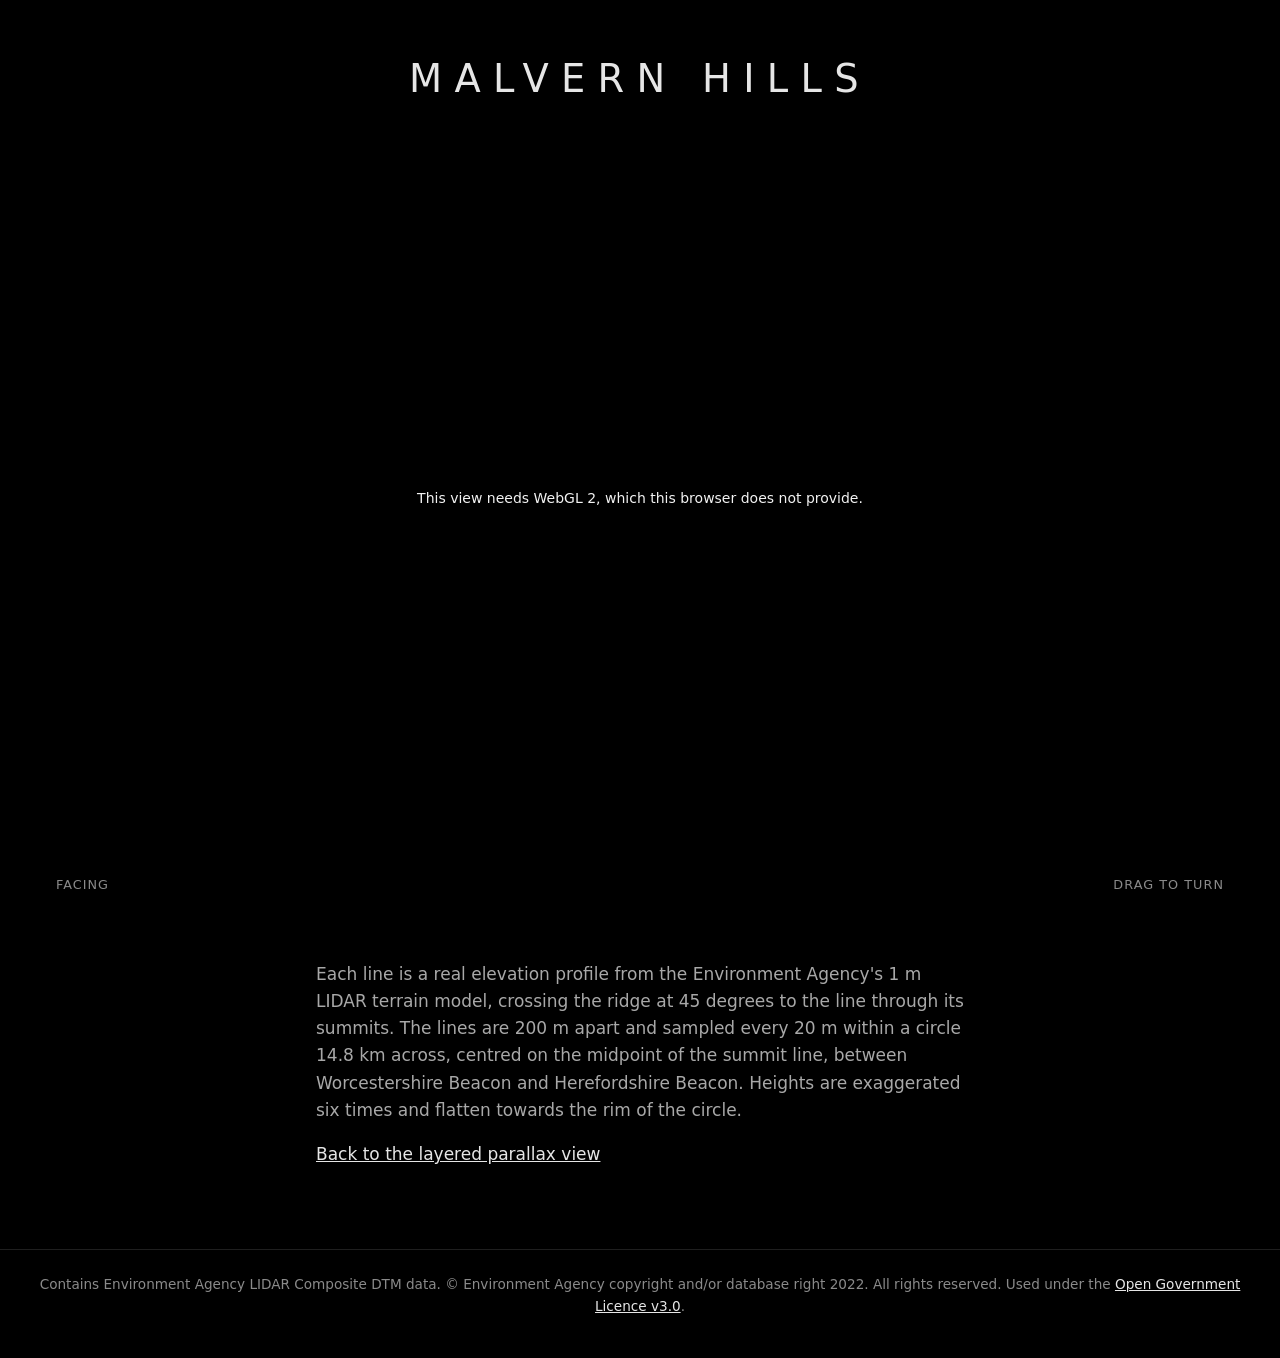
==== ridges.html @ 10ea06ce "Add rotating 3D ridgeline view of the Malvern Hills Parallel elevation profiles cross the ridge at 4" ====
<!doctype html>
<html lang="en-GB">
<head>
<meta charset="utf-8">
<meta name="viewport" content="width=device-width, initial-scale=1">
<title>Malvern Ridgelines</title>

<!-- 1. Component styles -->
<link rel="stylesheet" href="malvern-ridges/malvern-ridges.css">

<!-- Everything below is this demo page's own styling, not part of the component. -->
<style>
  * { box-sizing: border-box; }
  html, body { margin: 0; }
  body {
    background: #000;
    color: #e6e6e6;
    font: 17px/1.6 system-ui, -apple-system, "Segoe UI", sans-serif;
  }
  .stage { max-width: 1200px; margin: 0 auto; padding: 48px 16px 0; }
  .stage h1 {
    margin: 0 0 24px;
    text-align: center;
    font-size: clamp(1.4rem, 4vw, 2.4rem);
    font-weight: 500;
    letter-spacing: 0.32em;
    text-transform: uppercase;
  }
  .readout {
    display: flex;
    justify-content: space-between;
    gap: 16px;
    margin-top: 12px;
    font-size: 0.8rem;
    letter-spacing: 0.08em;
    text-transform: uppercase;
    color: #8a8a8a;
  }
  .content { max-width: 680px; margin: 0 auto; padding: 48px 16px 64px; }
  .content p { color: #a8a8a8; }
  .content a, .credit a { color: #e6e6e6; }
  .credit {
    border-top: 1px solid rgba(255, 255, 255, 0.12);
    padding: 24px 16px 40px;
    font-size: 0.85rem;
    color: #8a8a8a;
    text-align: center;
  }
</style>
</head>
<body>

<section class="stage">
  <h1>Malvern Hills</h1>

  <!-- 2. The component: one element wherever the view should appear. -->
  <div class="mr-ridges" data-src="malvern-ridges/data/"></div>

  <div class="readout" aria-live="off">
    <span id="facing">Facing</span>
    <span>Drag to turn</span>
  </div>
</section>

<main class="content">
  <p>
    Each line is a real elevation profile from the Environment Agency's 1 m
    LIDAR terrain model, crossing the ridge at 45 degrees to the line through
    its summits. The lines are 200 m apart and sampled every 20 m within a
    circle 14.8 km across, centred on the midpoint of the summit line, between Worcestershire Beacon and
    Herefordshire Beacon. Heights are exaggerated six times and flatten
    towards the rim of the circle.
  </p>
  <p><a href="./">Back to the layered parallax view</a></p>
</main>

<footer class="credit">
  Contains Environment Agency LIDAR Composite DTM data. © Environment Agency
  copyright and/or database right 2022. All rights reserved. Used under the
  <a href="https://www.nationalarchives.gov.uk/doc/open-government-licence/version/3/">Open Government Licence v3.0</a>.
</footer>

<!-- Demo only: show which way the view is facing. -->
<script>
  const POINTS = ['north', 'north-east', 'east', 'south-east', 'south', 'south-west', 'west', 'north-west'];
  const facing = document.getElementById('facing');
  document.addEventListener('mr:view', e => {
    const b = e.detail.bearing;
    facing.textContent = `Facing ${POINTS[Math.round(b / 45) % 8]} (${Math.round(b)}°)`;
  });
</script>

<!-- 3. Component script -->
<script src="malvern-ridges/malvern-ridges.js" defer></script>
</body>
</html>
---- malvern-ridges/malvern-ridges.css ----
/*
 * Malvern Hills ridgelines: drop-in component styles.
 *
 * Usage: <div class="mr-ridges" data-src="malvern-ridges/data/"></div>
 * plus malvern-ridges.js. Everything is scoped to .mr-* classes and --mr-*
 * custom properties.
 *
 * Customise by setting any of these on .mr-ridges (or a parent). They are read
 * once when the component starts:
 *   --mr-bg       background, also used to hide lines behind the hills
 *   --mr-line     line colour
 *   --mr-ratio    width / height of the view (the element can also be given
 *                 an explicit height instead)
 */

.mr-ridges {
  --mr-bg: #000;
  --mr-line: #f2f2f2;
  --mr-ratio: 16 / 10;

  position: relative;
  display: block;
  aspect-ratio: var(--mr-ratio);
  background: var(--mr-bg);
  overflow: hidden;
  cursor: grab;
  touch-action: pan-y;      /* vertical swipes still scroll the page */
  user-select: none;
}
.mr-ridges.mr-dragging { cursor: grabbing; }
.mr-ridges canvas {
  position: absolute;
  inset: 0;
  width: 100%;
  height: 100%;
  display: block;
}
.mr-ridges.mr-ridges--error { cursor: default; }
.mr-ridges.mr-ridges--error::after {
  content: "This view needs WebGL 2, which this browser does not provide.";
  position: absolute;
  inset: 0;
  display: grid;
  place-items: center;
  padding: 16px;
  text-align: center;
  color: var(--mr-line);
  font: 14px/1.4 system-ui, sans-serif;
}
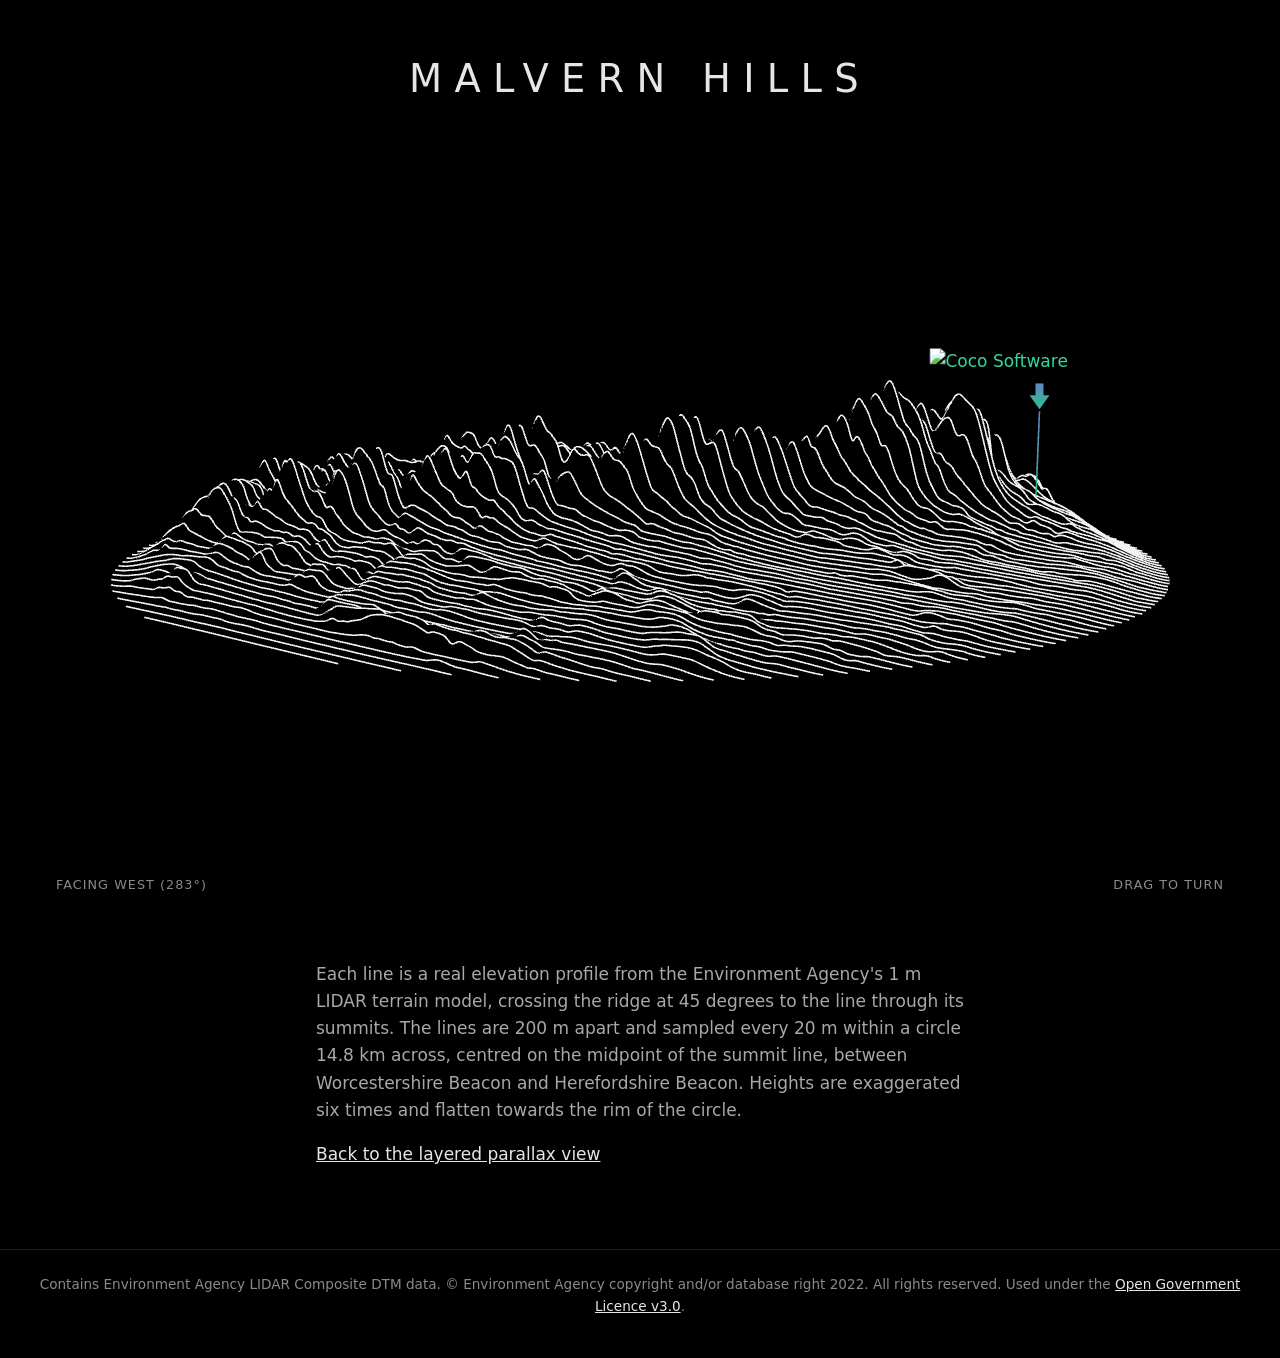
==== commit ab1b8000: "Add a lat/long marker with a logo to the ridgeline view A floating arrow and depth-tested stem mark " ====
--- a/ridges.html
+++ b/ridges.html
@@ -54,7 +54,11 @@
   <h1>Malvern Hills</h1>
 
   <!-- 2. The component: one element wherever the view should appear. -->
-  <div class="mr-ridges" data-src="malvern-ridges/data/"></div>
+  <div class="mr-ridges" data-src="malvern-ridges/data/"
+       data-marker="52.1266,-2.3376"
+       data-marker-image="https://cocosoftware.io/site-assets/c151d040be122aee.png"
+       data-marker-label="Coco Software"
+       style="--mr-marker: #2ebf91; --mr-marker-top: #6087c3"></div>
 
   <div class="readout" aria-live="off">
     <span id="facing">Facing</span>
--- a/malvern-ridges/malvern-ridges.css
+++ b/malvern-ridges/malvern-ridges.css
@@ -9,6 +9,9 @@
  * once when the component starts:
  *   --mr-bg       background, also used to hide lines behind the hills
  *   --mr-line     line colour
+ *   --mr-marker   colour of the marker arrow's tip and the foot of its stem
+ *   --mr-marker-top  colour at the top of the arrow and stem (a gradient;
+ *                 defaults to --mr-marker)
  *   --mr-ratio    width / height of the view (the element can also be given
  *                 an explicit height instead)
  */
@@ -16,6 +19,7 @@
 .mr-ridges {
   --mr-bg: #000;
   --mr-line: #f2f2f2;
+  --mr-marker: #ff5a36;
   --mr-ratio: 16 / 10;
 
   position: relative;
@@ -47,3 +51,47 @@
   color: var(--mr-line);
   font: 14px/1.4 system-ui, sans-serif;
 }
+
+/* Marker: the script moves .mr-marker to the top of the stem; the arrow's tip
+   sits on that point and floats gently above it. */
+.mr-marker {
+  position: absolute;
+  left: 0;
+  top: 0;
+  pointer-events: none;
+  color: var(--mr-marker);
+}
+.mr-marker-float {
+  position: absolute;
+  left: 0;
+  bottom: 2px;
+  transform: translateX(-50%);
+  display: flex;
+  flex-direction: column;
+  align-items: center;
+  gap: 4px;
+  animation: mr-float 2.4s ease-in-out infinite;
+}
+.mr-marker svg { display: block; filter: drop-shadow(0 0 6px rgba(0, 0, 0, 0.9)); }
+.mr-marker-image {
+  display: block;
+  width: var(--mr-marker-image-w, clamp(120px, 18vw, 220px));
+  height: auto;
+  margin-bottom: 4px;
+  /* A dark halo keeps the image clear of the white lines behind it. */
+  filter: brightness(1.12) drop-shadow(0 0 3px #000) drop-shadow(0 0 10px rgba(0, 0, 0, 0.85));
+}
+.mr-marker-label {
+  white-space: nowrap;
+  font: 600 11px/1.2 system-ui, -apple-system, sans-serif;
+  letter-spacing: 0.12em;
+  text-transform: uppercase;
+  text-shadow: 0 0 6px #000, 0 0 2px #000;
+}
+@keyframes mr-float {
+  0%, 100% { transform: translate(-50%, 0); }
+  50% { transform: translate(-50%, -8px); }
+}
+@media (prefers-reduced-motion: reduce) {
+  .mr-marker-float { animation: none; }
+}
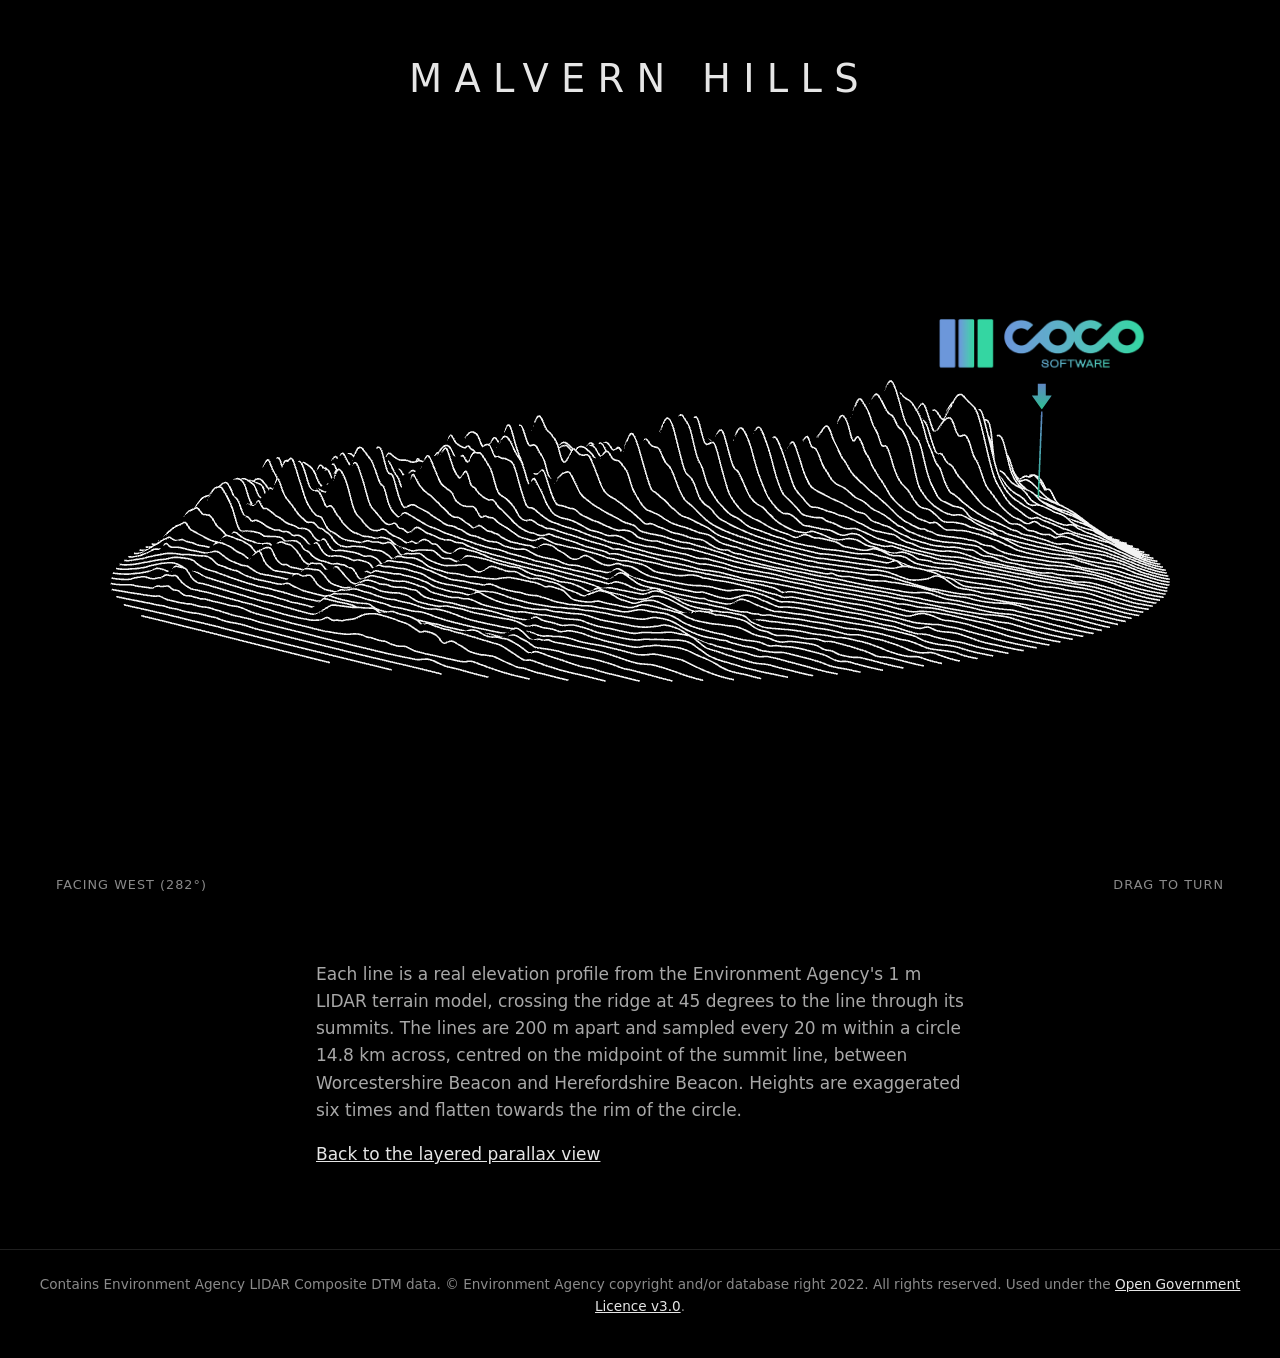
==== commit 9fbfc094: "Use a local copy of the Coco Software logo The demo no longer depends on the image staying at its co" ====
--- a/ridges.html
+++ b/ridges.html
@@ -56,7 +56,7 @@
   <!-- 2. The component: one element wherever the view should appear. -->
   <div class="mr-ridges" data-src="malvern-ridges/data/"
        data-marker="52.1266,-2.3376"
-       data-marker-image="https://cocosoftware.io/site-assets/c151d040be122aee.png"
+       data-marker-image="assets/coco-software-logo.png"
        data-marker-label="Coco Software"
        style="--mr-marker: #2ebf91; --mr-marker-top: #6087c3"></div>
 
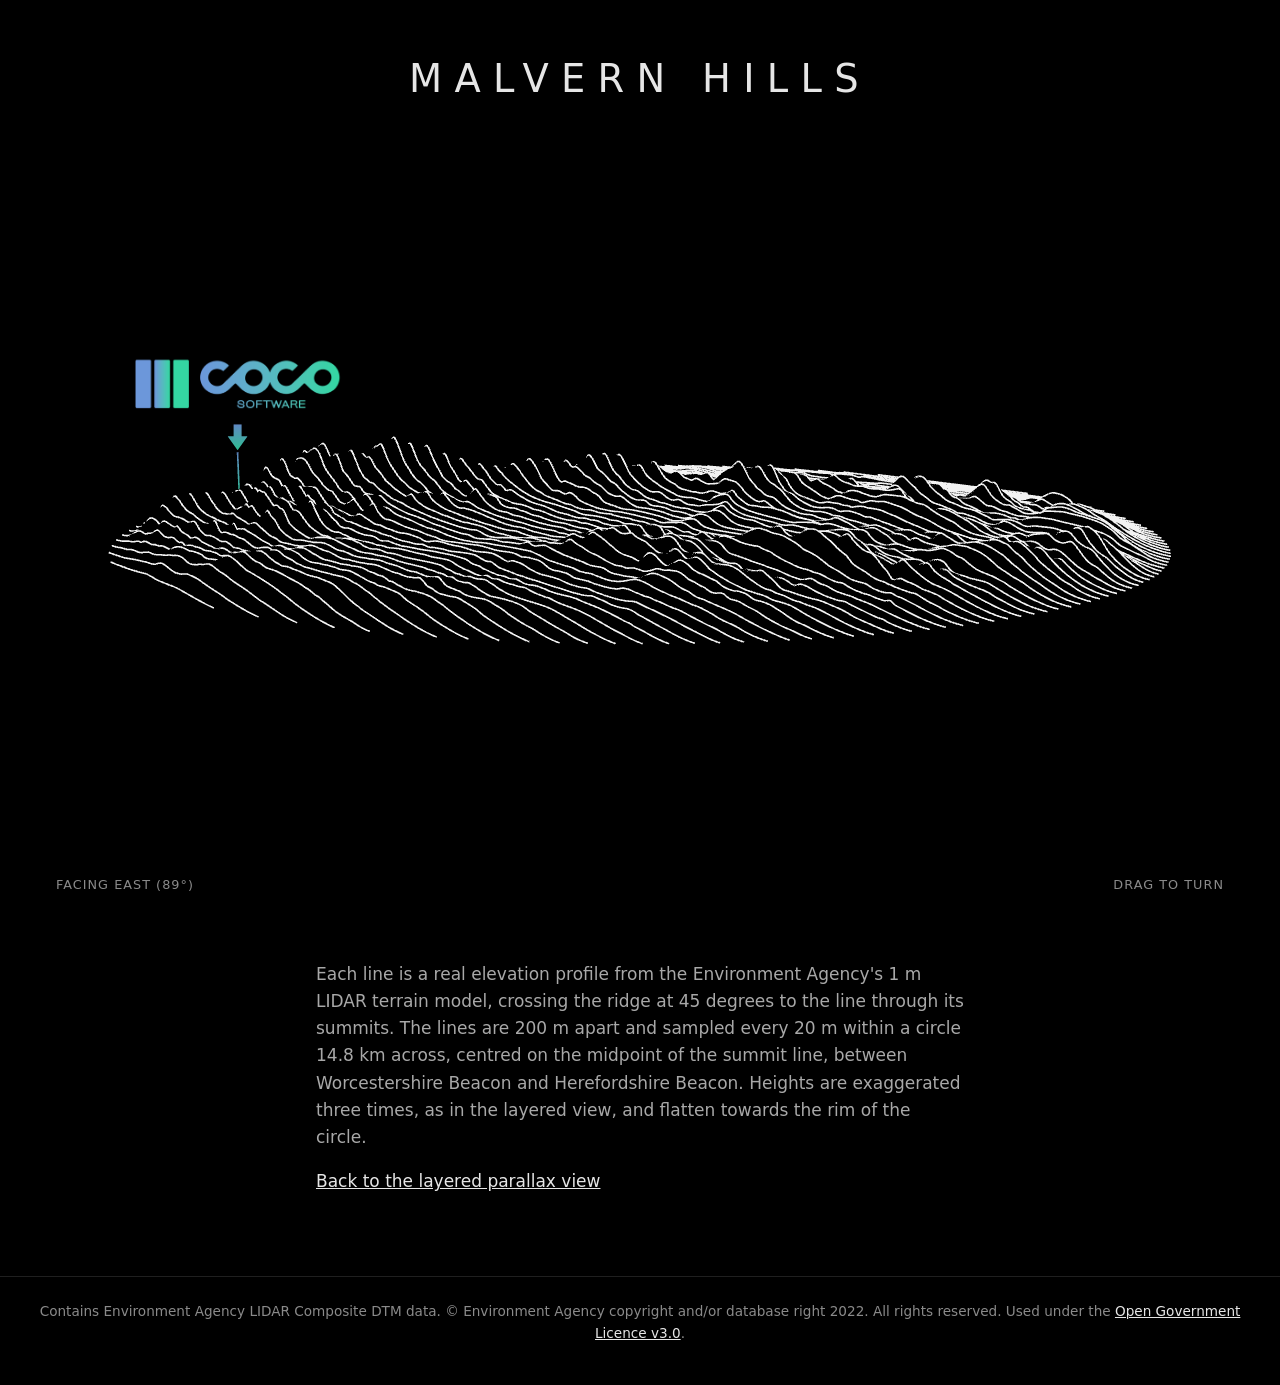
==== commit fdee4e86: "Match the layered view's exaggeration and start with the marker on the left The ridgeline view now u" ====
--- a/ridges.html
+++ b/ridges.html
@@ -55,6 +55,7 @@
 
   <!-- 2. The component: one element wherever the view should appear. -->
   <div class="mr-ridges" data-src="malvern-ridges/data/"
+       data-bearing="80"
        data-marker="52.1266,-2.3376"
        data-marker-image="assets/coco-software-logo.png"
        data-marker-label="Coco Software"
@@ -72,7 +73,7 @@
     LIDAR terrain model, crossing the ridge at 45 degrees to the line through
     its summits. The lines are 200 m apart and sampled every 20 m within a
     circle 14.8 km across, centred on the midpoint of the summit line, between Worcestershire Beacon and
-    Herefordshire Beacon. Heights are exaggerated six times and flatten
+    Herefordshire Beacon. Heights are exaggerated three times, as in the layered view, and flatten
     towards the rim of the circle.
   </p>
   <p><a href="./">Back to the layered parallax view</a></p>
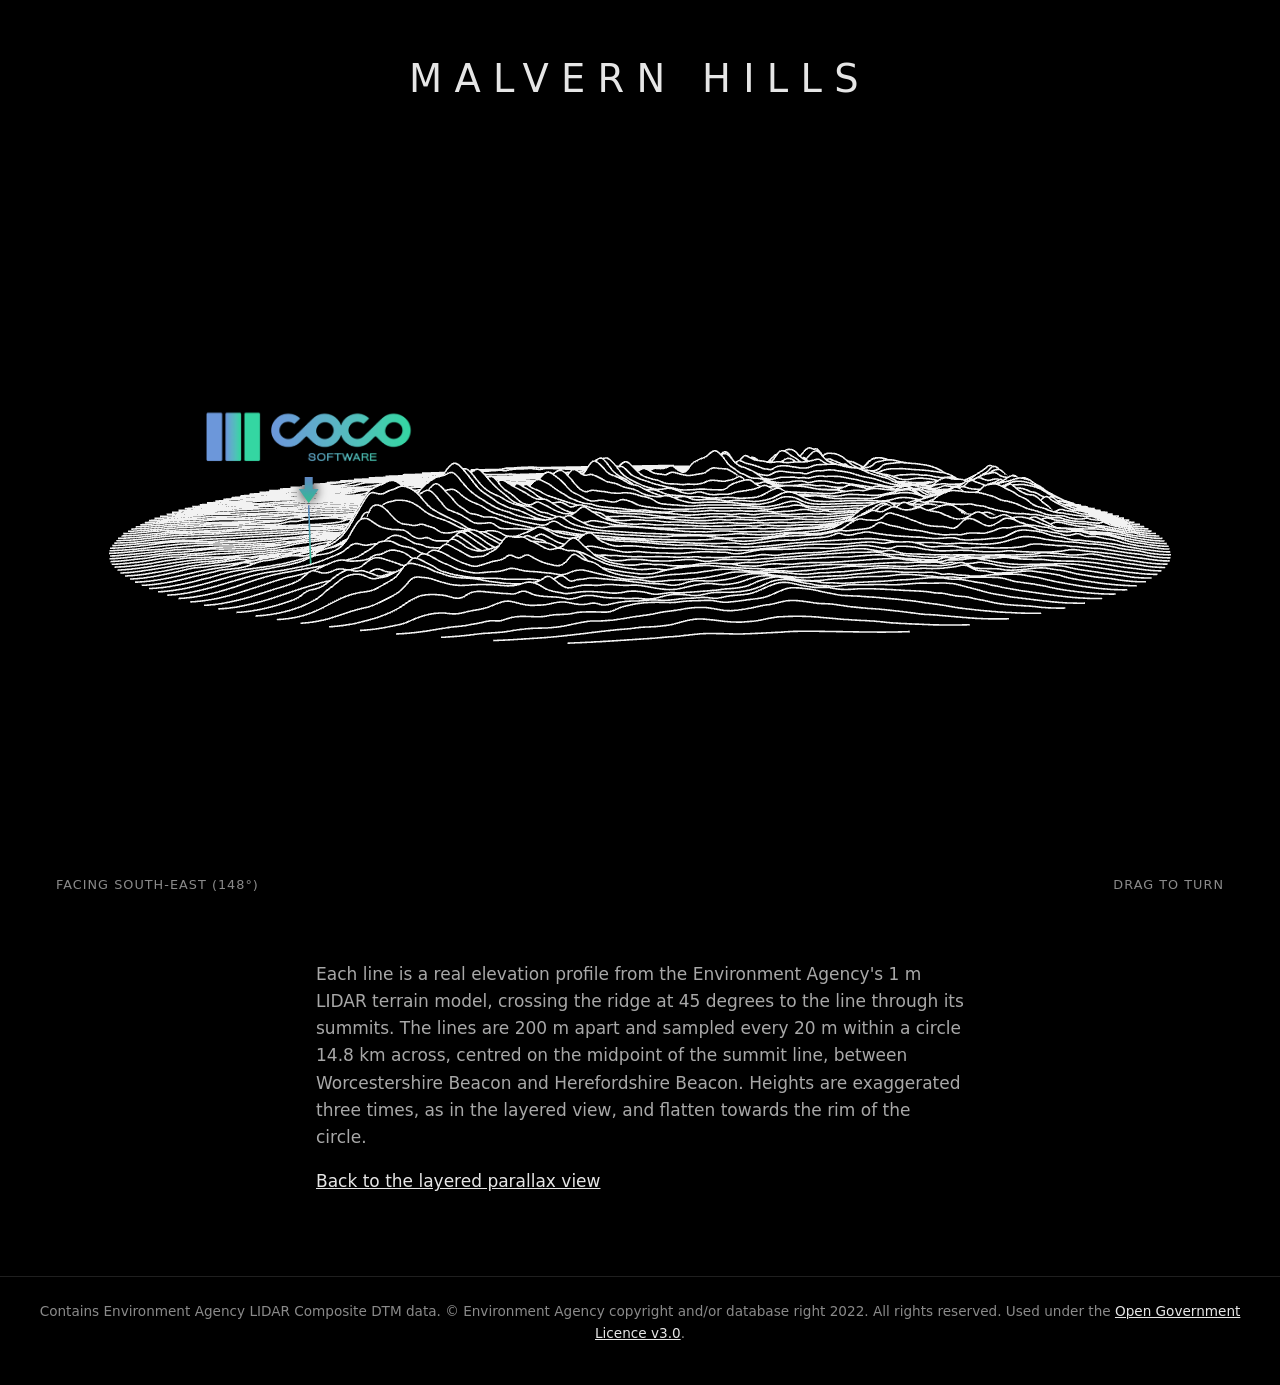
==== commit e8614c6e: "Start the ridgeline demo at 140 degrees The marker then begins on the near side of the hills, far en" ====
--- a/ridges.html
+++ b/ridges.html
@@ -55,7 +55,7 @@
 
   <!-- 2. The component: one element wherever the view should appear. -->
   <div class="mr-ridges" data-src="malvern-ridges/data/"
-       data-bearing="80"
+       data-bearing="140"
        data-marker="52.1266,-2.3376"
        data-marker-image="assets/coco-software-logo.png"
        data-marker-label="Coco Software"
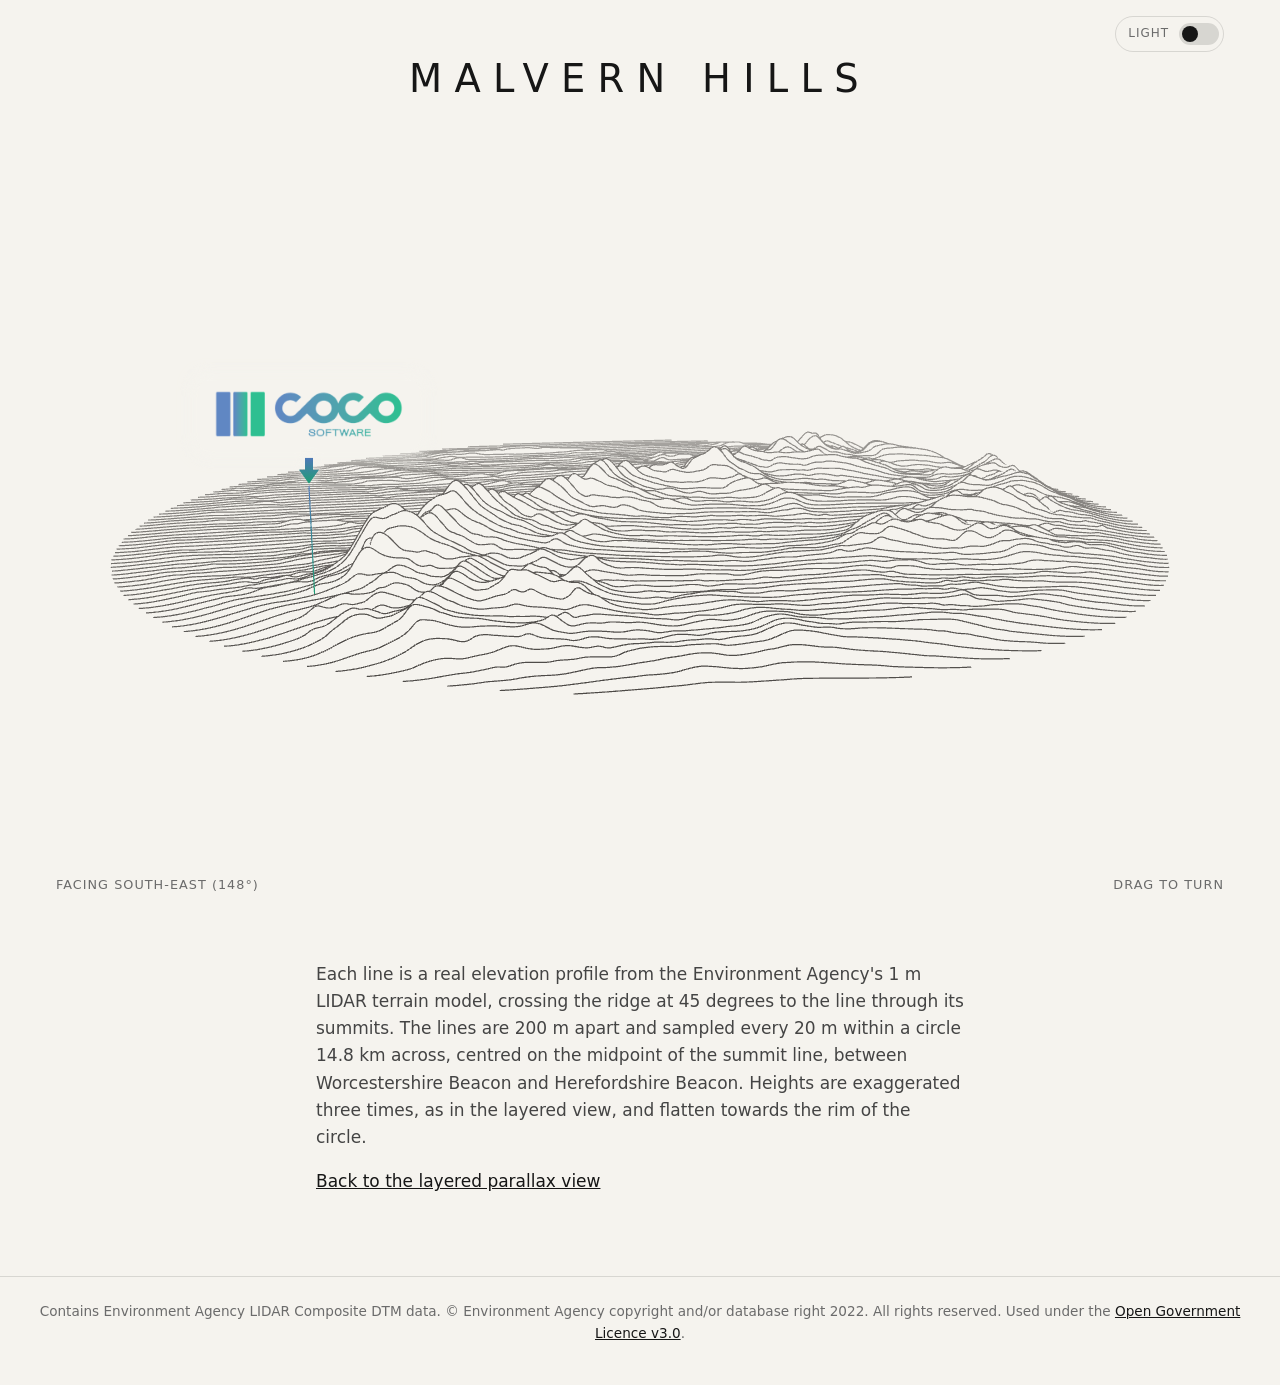
==== commit aca91377: "Add light and dark modes to the ridgeline view The component follows prefers-color-scheme unless a d" ====
--- a/ridges.html
+++ b/ridges.html
@@ -5,19 +5,97 @@
 <meta name="viewport" content="width=device-width, initial-scale=1">
 <title>Malvern Ridgelines</title>
 
+<!-- Demo only: apply a saved light/dark choice before anything is drawn. -->
+<script>
+  try {
+    const saved = localStorage.getItem('mr-theme');
+    if (saved === 'light' || saved === 'dark') document.documentElement.dataset.theme = saved;
+  } catch (e) { /* storage unavailable: follow the system setting */ }
+</script>
+
 <!-- 1. Component styles -->
 <link rel="stylesheet" href="malvern-ridges/malvern-ridges.css">
 
 <!-- Everything below is this demo page's own styling, not part of the component. -->
 <style>
+  /* Page colours: dark by default, light from the system setting or the switch. */
+  :root {
+    --page-bg: #000; --page-text: #e6e6e6; --page-muted: #8a8a8a; --page-body: #a8a8a8;
+    --page-rule: rgba(255, 255, 255, 0.12);
+    color-scheme: dark;
+  }
+  @media (prefers-color-scheme: light) {
+    :root:not([data-theme="dark"]) {
+      --page-bg: #f5f3ee; --page-text: #161616; --page-muted: #6b6b6b; --page-body: #444;
+      --page-rule: rgba(0, 0, 0, 0.12);
+      color-scheme: light;
+    }
+  }
+  :root[data-theme="light"] {
+    --page-bg: #f5f3ee; --page-text: #161616; --page-muted: #6b6b6b; --page-body: #444;
+    --page-rule: rgba(0, 0, 0, 0.12);
+    color-scheme: light;
+  }
+
+  /* Marker colours from the logo: brighter on black, deeper on the light page. */
+  .mr-ridges { --mr-marker: #2ebf91; --mr-marker-top: #6087c3; }
+  @media (prefers-color-scheme: light) {
+    :root:not([data-theme="dark"]) .mr-ridges { --mr-marker: #1e9e74; --mr-marker-top: #4f78b8; }
+  }
+  :root[data-theme="light"] .mr-ridges { --mr-marker: #1e9e74; --mr-marker-top: #4f78b8; }
+
   * { box-sizing: border-box; }
   html, body { margin: 0; }
   body {
-    background: #000;
-    color: #e6e6e6;
+    background: var(--page-bg);
+    color: var(--page-text);
     font: 17px/1.6 system-ui, -apple-system, "Segoe UI", sans-serif;
-  }
-  .stage { max-width: 1200px; margin: 0 auto; padding: 48px 16px 0; }
+    transition: background-color 0.3s, color 0.3s;
+  }
+  .stage { position: relative; max-width: 1200px; margin: 0 auto; padding: 48px 16px 0; }
+
+  /* Light/dark switch */
+  .theme-switch {
+    position: absolute;
+    top: 16px;
+    right: 16px;
+    display: inline-flex;
+    align-items: center;
+    gap: 10px;
+    padding: 6px 4px 6px 12px;
+    border: 1px solid var(--page-rule);
+    border-radius: 999px;
+    background: transparent;
+    color: var(--page-muted);
+    font: inherit;
+    font-size: 0.75rem;
+    letter-spacing: 0.08em;
+    text-transform: uppercase;
+    cursor: pointer;
+  }
+  .theme-switch:hover { color: var(--page-text); }
+  .theme-switch:focus-visible { outline: 2px solid var(--page-text); outline-offset: 2px; }
+  .theme-switch .track {
+    position: relative;
+    width: 40px;
+    height: 22px;
+    border-radius: 999px;
+    background: var(--page-rule);
+  }
+  .theme-switch .knob {
+    position: absolute;
+    top: 3px;
+    left: 3px;
+    width: 16px;
+    height: 16px;
+    border-radius: 50%;
+    background: var(--page-text);
+    transition: transform 0.2s;
+  }
+  .theme-switch[aria-checked="true"] .knob { transform: translateX(18px); }
+  @media (prefers-reduced-motion: reduce) {
+    body, .theme-switch .knob { transition: none; }
+  }
   .stage h1 {
     margin: 0 0 24px;
     text-align: center;
@@ -34,16 +112,16 @@
     font-size: 0.8rem;
     letter-spacing: 0.08em;
     text-transform: uppercase;
-    color: #8a8a8a;
+    color: var(--page-muted);
   }
   .content { max-width: 680px; margin: 0 auto; padding: 48px 16px 64px; }
-  .content p { color: #a8a8a8; }
-  .content a, .credit a { color: #e6e6e6; }
+  .content p { color: var(--page-body); }
+  .content a, .credit a { color: var(--page-text); }
   .credit {
-    border-top: 1px solid rgba(255, 255, 255, 0.12);
+    border-top: 1px solid var(--page-rule);
     padding: 24px 16px 40px;
     font-size: 0.85rem;
-    color: #8a8a8a;
+    color: var(--page-muted);
     text-align: center;
   }
 </style>
@@ -51,6 +129,9 @@
 <body>
 
 <section class="stage">
+  <button class="theme-switch" type="button" role="switch" aria-checked="true" id="theme-switch">
+    <span>Dark</span><span class="track" aria-hidden="true"><span class="knob"></span></span>
+  </button>
   <h1>Malvern Hills</h1>
 
   <!-- 2. The component: one element wherever the view should appear. -->
@@ -58,8 +139,7 @@
        data-bearing="140"
        data-marker="52.1266,-2.3376"
        data-marker-image="assets/coco-software-logo.png"
-       data-marker-label="Coco Software"
-       style="--mr-marker: #2ebf91; --mr-marker-top: #6087c3"></div>
+       data-marker-label="Coco Software"></div>
 
   <div class="readout" aria-live="off">
     <span id="facing">Facing</span>
@@ -85,6 +165,28 @@
   <a href="https://www.nationalarchives.gov.uk/doc/open-government-licence/version/3/">Open Government Licence v3.0</a>.
 </footer>
 
+<!-- Demo only: the light/dark switch. It sets data-theme on <html>, which the
+     component watches, and remembers the choice. -->
+<script>
+  const sw = document.getElementById('theme-switch');
+  const systemDark = window.matchMedia('(prefers-color-scheme: dark)');
+  const isDark = () => (document.documentElement.dataset.theme || (systemDark.matches ? 'dark' : 'light')) === 'dark';
+  const showState = () => {
+    const dark = isDark();
+    sw.setAttribute('aria-checked', String(dark));
+    sw.firstElementChild.textContent = dark ? 'Dark' : 'Light';
+    sw.setAttribute('aria-label', dark ? 'Dark mode on. Switch to light mode' : 'Light mode on. Switch to dark mode');
+  };
+  sw.addEventListener('click', () => {
+    const next = isDark() ? 'light' : 'dark';
+    document.documentElement.dataset.theme = next;
+    try { localStorage.setItem('mr-theme', next); } catch (e) { /* not saved: fine */ }
+    showState();
+  });
+  systemDark.addEventListener('change', showState);
+  showState();
+</script>
+
 <!-- Demo only: show which way the view is facing. -->
 <script>
   const POINTS = ['north', 'north-east', 'east', 'south-east', 'south', 'south-west', 'west', 'north-west'];
--- a/malvern-ridges/malvern-ridges.css
+++ b/malvern-ridges/malvern-ridges.css
@@ -5,21 +5,40 @@
  * plus malvern-ridges.js. Everything is scoped to .mr-* classes and --mr-*
  * custom properties.
  *
- * Customise by setting any of these on .mr-ridges (or a parent). They are read
- * once when the component starts:
+ * Light and dark: the component follows the visitor's system setting
+ * (prefers-color-scheme) unless a data-theme="light" or data-theme="dark"
+ * attribute on the element or any parent (usually <html>) says otherwise. The
+ * script repaints when either changes.
+ *
+ * Customise by setting any of these on .mr-ridges (or a parent). The themes
+ * set only --mr-bg, --mr-line, --mr-line-width, --mr-depth-fade and --mr-marker-image-filter; to change those in
+ * one theme, use the same selectors as the theme rules below. The marker
+ * colours are not themed, so a page can set them once or per theme itself:
  *   --mr-bg       background, also used to hide lines behind the hills
  *   --mr-line     line colour
+ *   --mr-line-width  line width in CSS pixels, as a plain number (1.6 dark, 1.2 light)
+ *   --mr-depth-fade  0 to 1: how far the furthest lines fade towards the
+ *                 background, like haze (0.35 dark, 0.55 light)
  *   --mr-marker   colour of the marker arrow's tip and the foot of its stem
  *   --mr-marker-top  colour at the top of the arrow and stem (a gradient;
  *                 defaults to --mr-marker)
+ *   --mr-marker-plate  colour of the soft plate behind a marker image
+ *                 (default: the background colour)
+ *   --mr-marker-plate-opacity  how solid that plate is (default 70%)
  *   --mr-ratio    width / height of the view (the element can also be given
  *                 an explicit height instead)
  */
 
 .mr-ridges {
+  /* Dark theme (the default) */
   --mr-bg: #000;
   --mr-line: #f2f2f2;
+  --mr-line-width: 1.6;
+  --mr-depth-fade: 0.35;
   --mr-marker: #ff5a36;
+  --mr-marker-image-filter: brightness(1.12);
+  --mr-marker-plate: var(--mr-bg);
+  --mr-marker-plate-opacity: 70%;
   --mr-ratio: 16 / 10;
 
   position: relative;
@@ -31,6 +50,36 @@
   touch-action: pan-y;      /* vertical swipes still scroll the page */
   user-select: none;
 }
+/* Light theme: from the system setting, unless a data-theme says dark... */
+@media (prefers-color-scheme: light) {
+  .mr-ridges {
+    --mr-bg: #f5f3ee;
+    /* A soft warm grey and a finer line: full black on a light background
+       reads as a harsh, busy texture across this many lines. */
+    --mr-line: #4a4744;
+    --mr-line-width: 1.2;
+    --mr-depth-fade: 0.55;
+    --mr-marker-image-filter: none;
+  }
+}
+/* ...or when asked for explicitly. */
+[data-theme="light"] .mr-ridges,
+.mr-ridges[data-theme="light"] {
+  --mr-bg: #f5f3ee;
+  --mr-line: #4a4744;
+  --mr-line-width: 1.2;
+  --mr-depth-fade: 0.55;
+  --mr-marker-image-filter: none;
+}
+[data-theme="dark"] .mr-ridges,
+.mr-ridges[data-theme="dark"] {
+  --mr-bg: #000;
+  --mr-line: #f2f2f2;
+  --mr-line-width: 1.6;
+  --mr-depth-fade: 0.35;
+  --mr-marker-image-filter: brightness(1.12);
+}
+
 .mr-ridges.mr-dragging { cursor: grabbing; }
 .mr-ridges canvas {
   position: absolute;
@@ -72,21 +121,26 @@
   gap: 4px;
   animation: mr-float 2.4s ease-in-out infinite;
 }
-.mr-marker svg { display: block; filter: drop-shadow(0 0 6px rgba(0, 0, 0, 0.9)); }
+.mr-marker svg { display: block; filter: drop-shadow(0 0 6px var(--mr-bg)); }
 .mr-marker-image {
   display: block;
   width: var(--mr-marker-image-w, clamp(120px, 18vw, 220px));
   height: auto;
   margin-bottom: 4px;
-  /* A dark halo keeps the image clear of the white lines behind it. */
-  filter: brightness(1.12) drop-shadow(0 0 3px #000) drop-shadow(0 0 10px rgba(0, 0, 0, 0.85));
+  /* A soft, partly see-through plate in the background colour keeps the image clear of the lines
+     behind it, even when the marker passes in front of the far hills. */
+  padding: 6px 10px;
+  border-radius: 8px;
+  background: color-mix(in srgb, var(--mr-marker-plate) var(--mr-marker-plate-opacity), transparent);
+  box-shadow: 0 0 14px 8px color-mix(in srgb, var(--mr-marker-plate) var(--mr-marker-plate-opacity), transparent);
+  filter: var(--mr-marker-image-filter);
 }
 .mr-marker-label {
   white-space: nowrap;
   font: 600 11px/1.2 system-ui, -apple-system, sans-serif;
   letter-spacing: 0.12em;
   text-transform: uppercase;
-  text-shadow: 0 0 6px #000, 0 0 2px #000;
+  text-shadow: 0 0 6px var(--mr-bg), 0 0 2px var(--mr-bg);
 }
 @keyframes mr-float {
   0%, 100% { transform: translate(-50%, 0); }
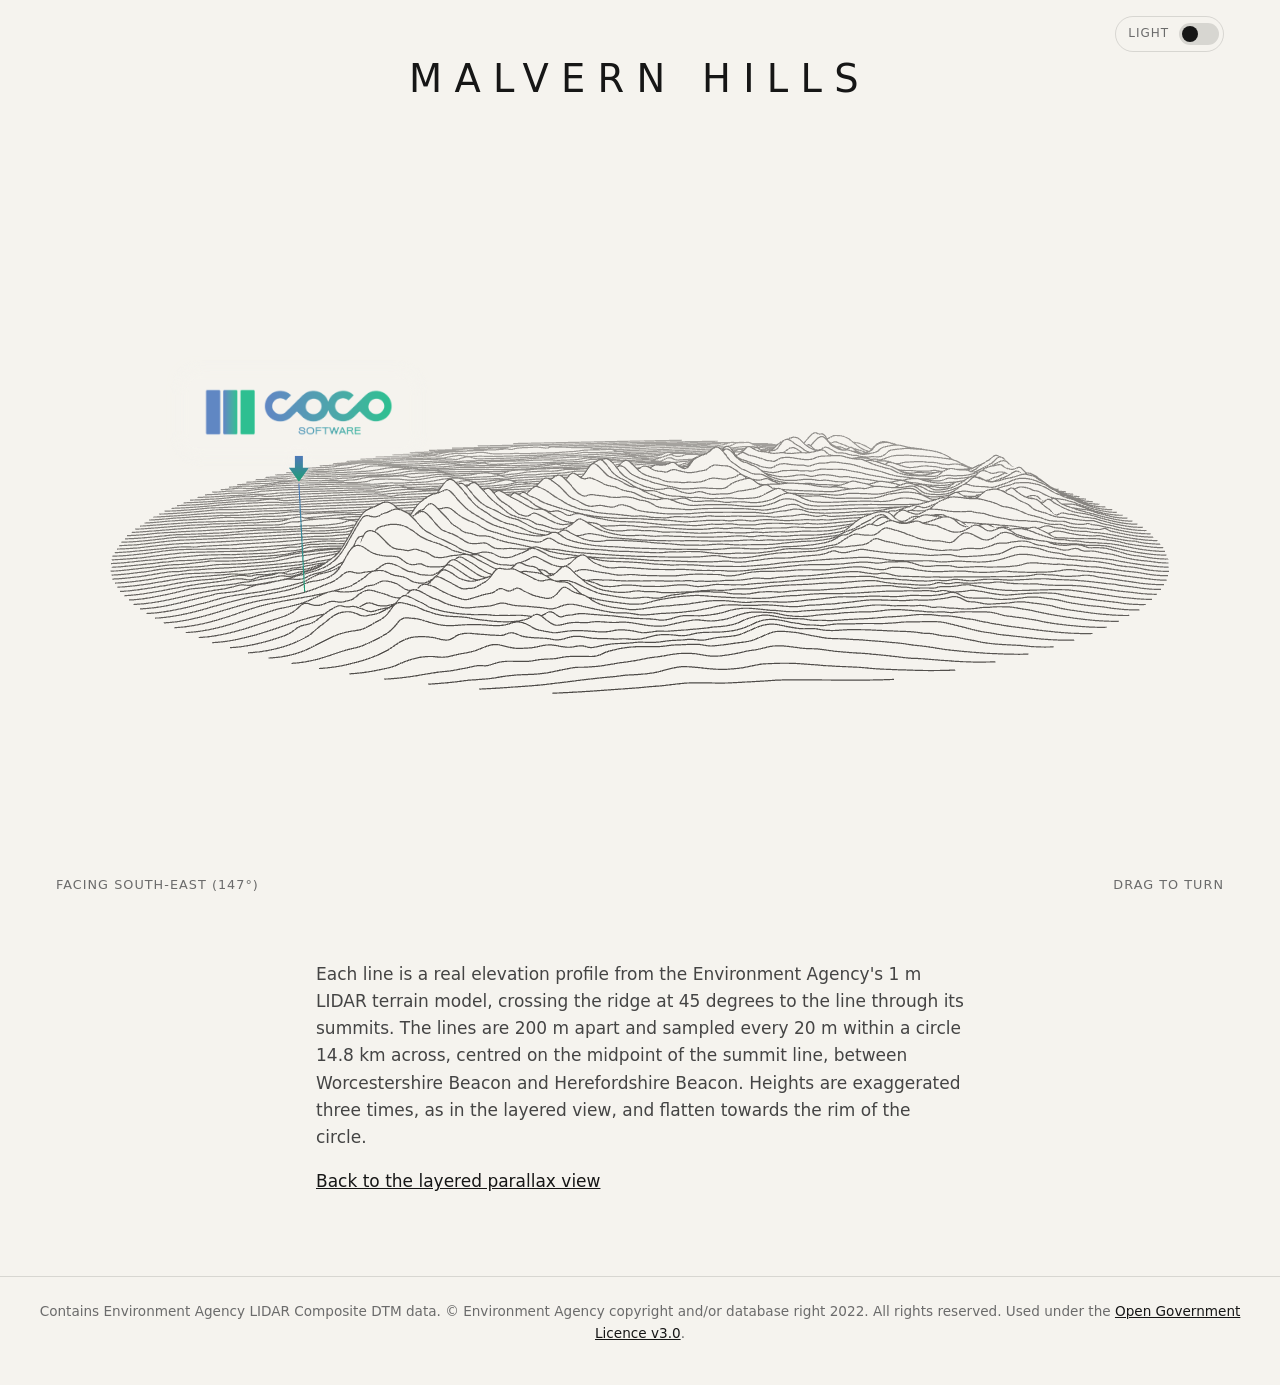
==== commit 965574c7: "Stamp component links with content hashes Mobile Safari reused cached copies of the ridgeline script" ====
--- a/ridges.html
+++ b/ridges.html
@@ -14,7 +14,7 @@
 </script>
 
 <!-- 1. Component styles -->
-<link rel="stylesheet" href="malvern-ridges/malvern-ridges.css">
+<link rel="stylesheet" href="malvern-ridges/malvern-ridges.css?v=4eeee349da">
 
 <!-- Everything below is this demo page's own styling, not part of the component. -->
 <style>
@@ -198,6 +198,6 @@
 </script>
 
 <!-- 3. Component script -->
-<script src="malvern-ridges/malvern-ridges.js" defer></script>
+<script src="malvern-ridges/malvern-ridges.js?v=3cb676585b" defer></script>
 </body>
 </html>
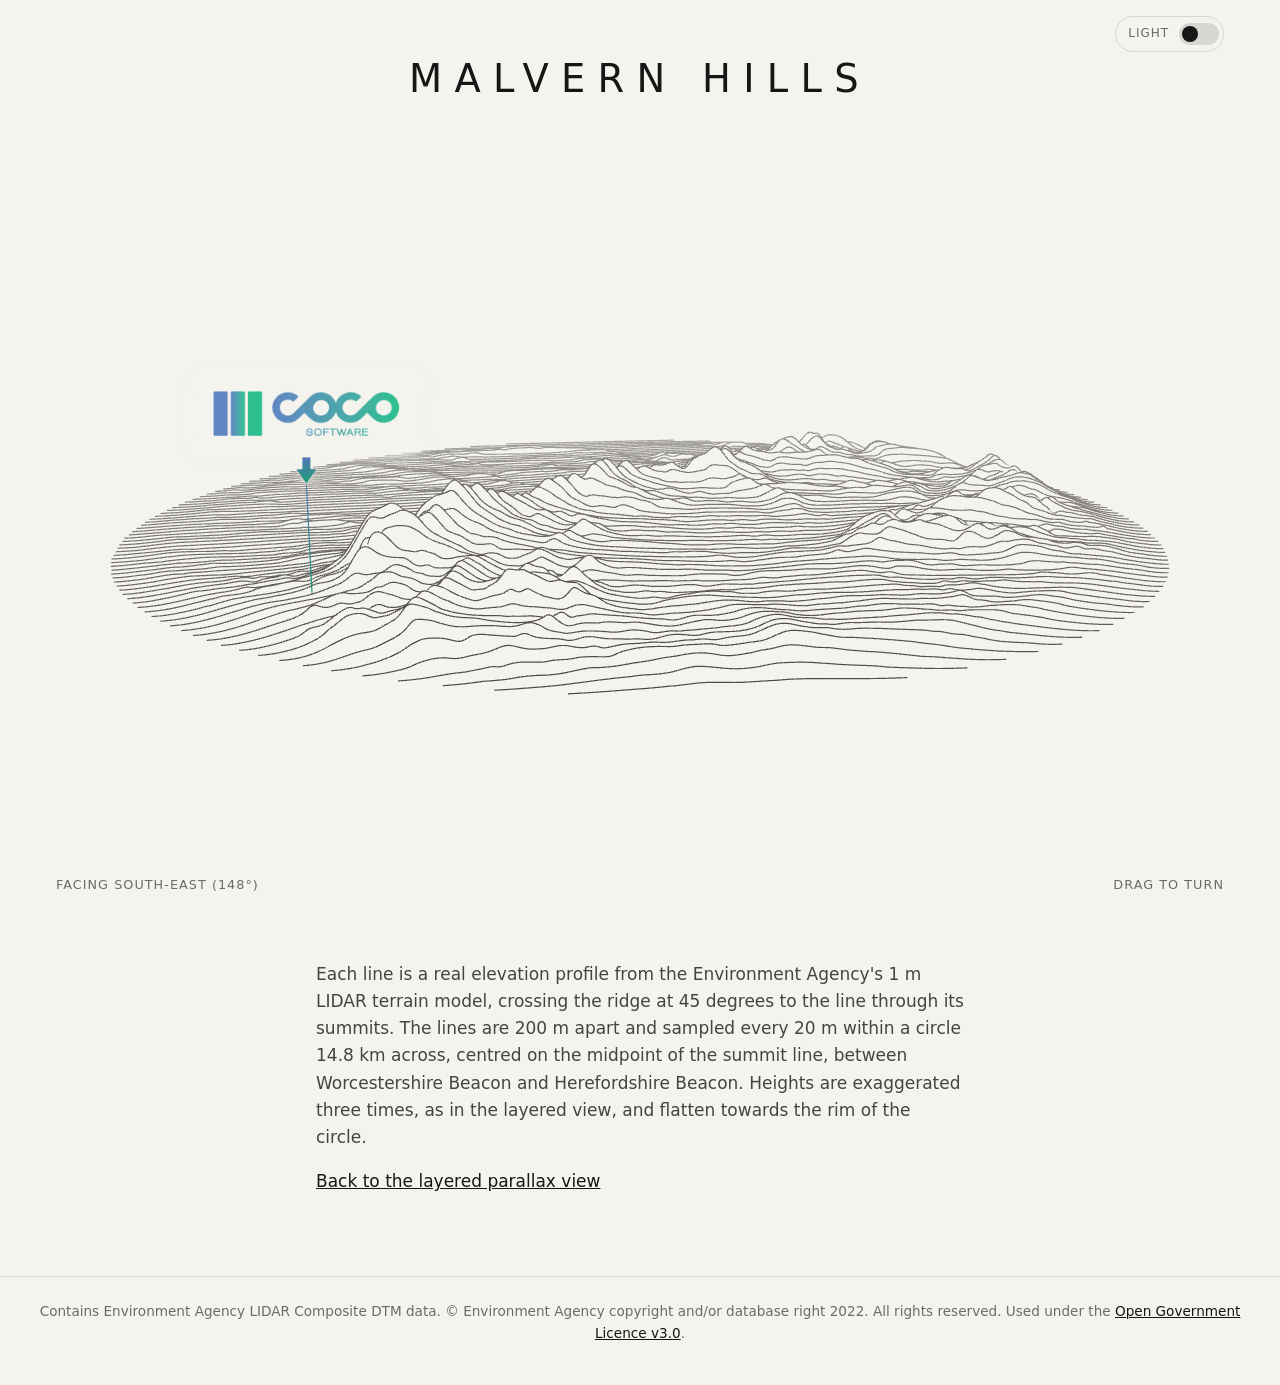
==== commit beadd251: "Turn the ridgeline view with the pointer, like a disc Dragging right now moves the near side of the " ====
--- a/ridges.html
+++ b/ridges.html
@@ -198,6 +198,6 @@
 </script>
 
 <!-- 3. Component script -->
-<script src="malvern-ridges/malvern-ridges.js?v=3cb676585b" defer></script>
+<script src="malvern-ridges/malvern-ridges.js?v=7b6a3af108" defer></script>
 </body>
 </html>
